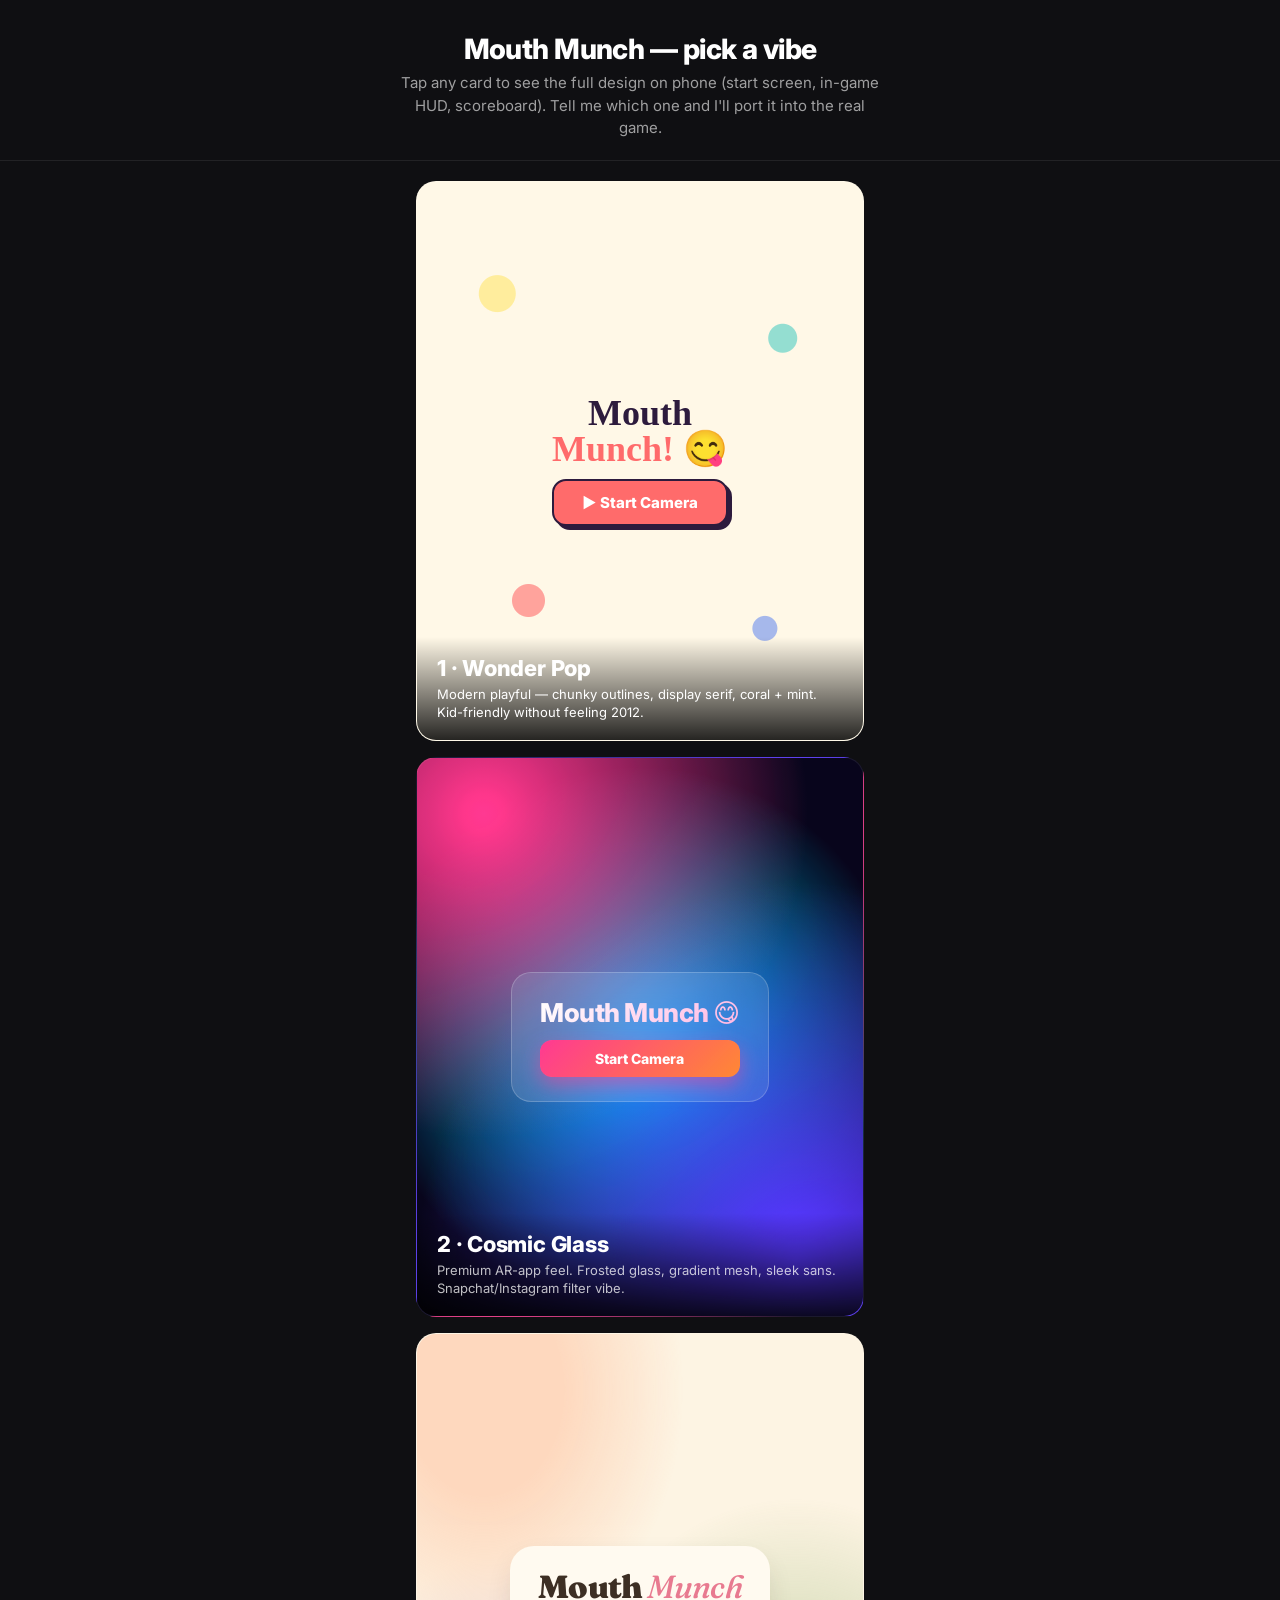
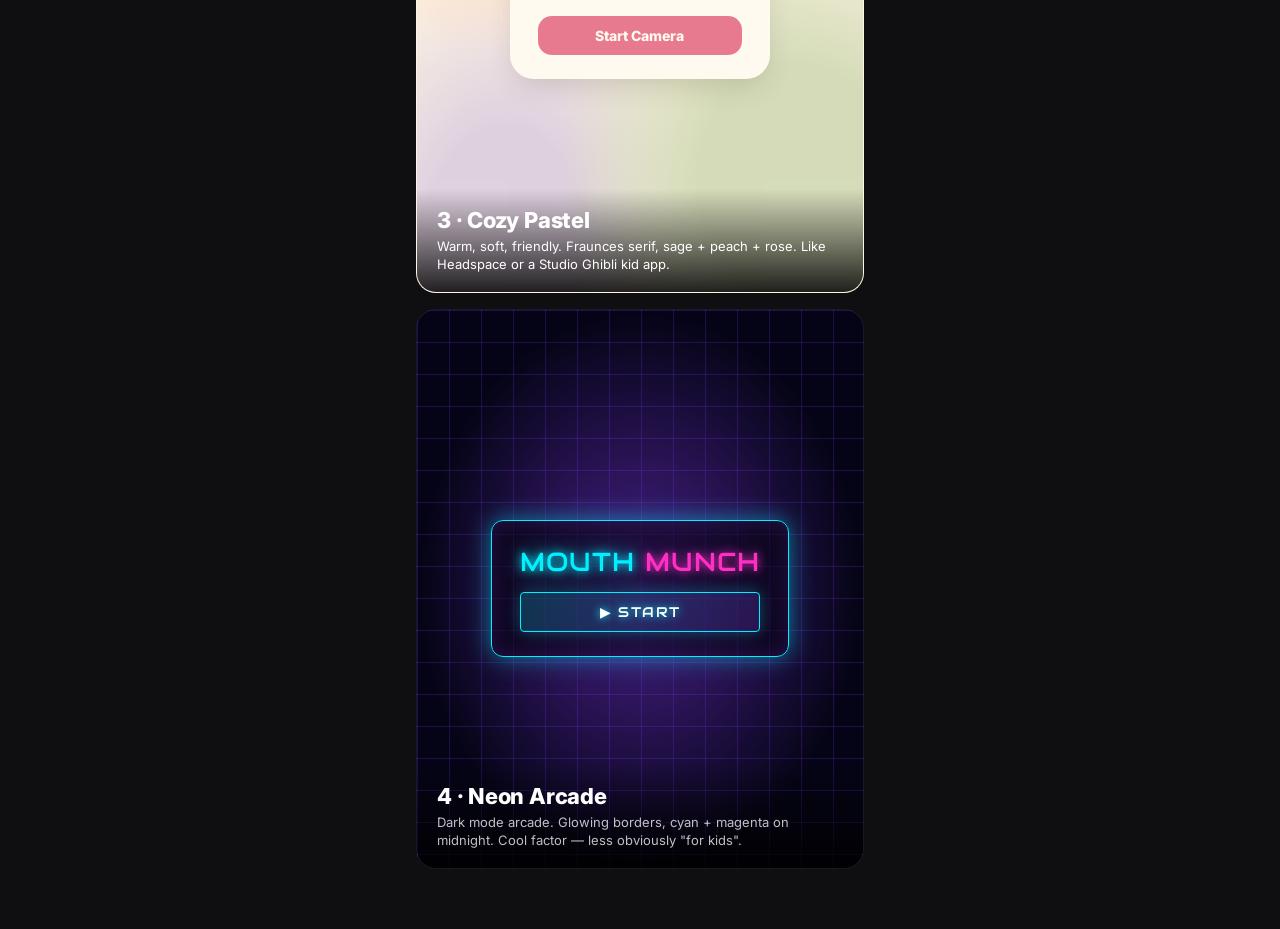
==== mockups/index.html @ 9d2485b4 "Add 4 design-direction mockups under /mockups Standalone HTML previews of start screen, in-game HUD," ====
<!DOCTYPE html>
<html lang="en">
<head>
<meta charset="UTF-8">
<meta name="viewport" content="width=device-width, initial-scale=1, viewport-fit=cover">
<title>Mouth Munch — design options</title>
<link rel="preconnect" href="https://fonts.googleapis.com">
<link rel="preconnect" href="https://fonts.gstatic.com" crossorigin>
<link href="https://fonts.googleapis.com/css2?family=Inter:wght@500;700;800&display=swap" rel="stylesheet">
<style>
  * { box-sizing: border-box; margin: 0; padding: 0; -webkit-tap-highlight-color: transparent; }
  html, body {
    background: #0f0f12; color: white;
    font-family: "Inter", system-ui, sans-serif;
    min-height: 100%;
  }
  header {
    padding: 32px 20px 20px; text-align: center;
    border-bottom: 1px solid rgba(255,255,255,0.08);
  }
  header h1 {
    font-size: 28px; font-weight: 800; letter-spacing: -0.02em;
    margin-bottom: 6px;
  }
  header p {
    font-size: 15px; color: rgba(255,255,255,0.6);
    line-height: 1.5; max-width: 480px; margin: 0 auto;
  }
  main {
    display: grid; gap: 16px;
    padding: 20px 16px 60px;
    max-width: 480px; margin: 0 auto;
  }
  a.card {
    display: block;
    border-radius: 20px;
    overflow: hidden;
    text-decoration: none; color: white;
    position: relative;
    aspect-ratio: 4 / 5;
    border: 1px solid rgba(255,255,255,0.08);
  }
  .label {
    position: absolute; left: 0; right: 0; bottom: 0;
    padding: 18px 20px;
    background: linear-gradient(0deg, rgba(0,0,0,0.85) 0%, transparent 100%);
    z-index: 2;
  }
  .label .name {
    font-size: 22px; font-weight: 800; letter-spacing: -0.01em;
    margin-bottom: 4px;
  }
  .label .desc {
    font-size: 13px; color: rgba(255,255,255,0.75);
    line-height: 1.4;
  }
  .preview {
    position: absolute; inset: 0;
    display: flex; align-items: center; justify-content: center;
    flex-direction: column;
    padding: 24px;
  }

  /* Wonder Pop */
  .pop { background: #fff8e7; }
  .pop::before { content: ""; position: absolute; inset: 0;
    background:
      radial-gradient(circle at 18% 20%, #ffe66d 0 18px, transparent 19px),
      radial-gradient(circle at 82% 28%, #4ecdc4 0 14px, transparent 15px),
      radial-gradient(circle at 25% 75%, #ff6b6b 0 16px, transparent 17px),
      radial-gradient(circle at 78% 80%, #6c8eef 0 12px, transparent 13px);
    opacity: 0.6;
  }
  .pop .t {
    font-family: serif; font-size: 36px; font-weight: 900;
    color: #2d1b3d; line-height: 1; text-align: center;
    position: relative;
  }
  .pop .t em { color: #ff6b6b; font-style: normal; }
  .pop .b {
    margin-top: 12px;
    background: #ff6b6b; color: white;
    padding: 12px 28px; border-radius: 14px;
    border: 2.5px solid #2d1b3d;
    box-shadow: 4px 4px 0 #2d1b3d;
    font-weight: 800; font-size: 15px;
    position: relative;
  }
  .pop .label .name, .pop .label .desc { color: white; }

  /* Cosmic Glass */
  .glass {
    background:
      radial-gradient(60vmin 60vmin at 15% 10%, #ff3e8f 0%, transparent 60%),
      radial-gradient(70vmin 70vmin at 85% 90%, #5b3cff 0%, transparent 60%),
      radial-gradient(60vmin 60vmin at 50% 50%, #00d9ff 0%, transparent 50%),
      #08051a;
    filter: saturate(1.1);
  }
  .glass .panel {
    background: rgba(255,255,255,0.1);
    backdrop-filter: blur(30px); -webkit-backdrop-filter: blur(30px);
    border: 1px solid rgba(255,255,255,0.2);
    border-radius: 20px;
    padding: 24px 28px;
    text-align: center;
  }
  .glass .t {
    font-size: 26px; font-weight: 800; letter-spacing: -0.02em;
    background: linear-gradient(135deg, #fff, #ffb8e0);
    -webkit-background-clip: text; background-clip: text;
    -webkit-text-fill-color: transparent;
    margin-bottom: 12px;
  }
  .glass .b {
    background: linear-gradient(135deg, #ff3e8f, #ff8a3d);
    color: white;
    padding: 10px 22px; border-radius: 12px;
    font-weight: 800; font-size: 14px;
    box-shadow: 0 8px 20px rgba(255,62,143,0.5);
  }

  /* Cozy Pastel */
  .cozy { background: #fdf4e3; }
  .cozy::before { content: ""; position: absolute; inset: 0;
    background:
      radial-gradient(ellipse at 15% 10%, #ffb088 0 80px, transparent 200px),
      radial-gradient(ellipse at 85% 80%, #9ab87a 0 100px, transparent 240px),
      radial-gradient(ellipse at 20% 90%, #b39ddb 0 80px, transparent 200px);
    opacity: 0.4;
  }
  .cozy .panel {
    background: #fffaf0;
    border-radius: 24px;
    padding: 24px 28px;
    text-align: center;
    box-shadow: 0 12px 30px -8px rgba(61,47,36,0.2);
    position: relative;
  }
  .cozy .t {
    font-family: "Fraunces", serif;
    font-size: 32px; font-weight: 900;
    color: #3d2f24; line-height: 1.05;
    letter-spacing: -0.02em;
  }
  .cozy .t em { font-style: italic; font-weight: 500; color: #e87a90; }
  .cozy .b {
    margin-top: 12px;
    background: #e87a90; color: #fffaf0;
    padding: 11px 26px; border-radius: 14px;
    font-weight: 800; font-size: 14px;
  }
  .cozy .label .name, .cozy .label .desc { color: white; }

  /* Neon Arcade */
  .neon {
    background:
      linear-gradient(rgba(139,61,255,0.2) 1px, transparent 1px) 0 0 / 32px 32px,
      linear-gradient(90deg, rgba(139,61,255,0.2) 1px, transparent 1px) 0 0 / 32px 32px,
      radial-gradient(ellipse at 50% 50%, rgba(139,61,255,0.5), transparent 70%),
      #050416;
  }
  .neon .panel {
    background: rgba(0,0,0,0.5);
    border: 1px solid #00f0ff;
    box-shadow: 0 0 24px rgba(0,240,255,0.5), inset 0 0 20px rgba(139,61,255,0.2);
    border-radius: 12px;
    padding: 24px 28px;
    text-align: center;
  }
  .neon .t {
    font-family: "Audiowide", "Space Grotesk", sans-serif;
    font-size: 26px;
    color: #00f0ff;
    text-shadow: 0 0 10px #00f0ff, 0 0 24px rgba(0,240,255,0.6);
    letter-spacing: 0.04em;
  }
  .neon .t em { color: #ff2ec5; font-style: normal; text-shadow: 0 0 10px #ff2ec5; }
  .neon .b {
    margin-top: 14px;
    background: linear-gradient(135deg, rgba(0,240,255,0.2), rgba(139,61,255,0.2));
    color: white;
    border: 1px solid #00f0ff;
    padding: 10px 22px; border-radius: 4px;
    font-family: "Audiowide", sans-serif;
    font-size: 14px; letter-spacing: 0.1em;
    text-shadow: 0 0 8px #00f0ff;
    box-shadow: 0 0 16px rgba(0,240,255,0.3);
  }
</style>
<link href="https://fonts.googleapis.com/css2?family=Audiowide&family=Fraunces:opsz,wght@9..144,500;9..144,900&display=swap" rel="stylesheet">
</head>
<body>
<header>
  <h1>Mouth Munch — pick a vibe</h1>
  <p>Tap any card to see the full design on phone (start screen, in-game HUD, scoreboard). Tell me which one and I'll port it into the real game.</p>
</header>

<main>
  <a class="card pop" href="./wonder-pop.html">
    <div class="preview">
      <div class="t">Mouth<br><em>Munch!</em> 😋</div>
      <div class="b">▶ Start Camera</div>
    </div>
    <div class="label">
      <div class="name">1 · Wonder Pop</div>
      <div class="desc">Modern playful — chunky outlines, display serif, coral + mint. Kid-friendly without feeling 2012.</div>
    </div>
  </a>

  <a class="card glass" href="./cosmic-glass.html">
    <div class="preview">
      <div class="panel">
        <div class="t">Mouth Munch 😋</div>
        <div class="b">Start Camera</div>
      </div>
    </div>
    <div class="label">
      <div class="name">2 · Cosmic Glass</div>
      <div class="desc">Premium AR-app feel. Frosted glass, gradient mesh, sleek sans. Snapchat/Instagram filter vibe.</div>
    </div>
  </a>

  <a class="card cozy" href="./cozy-pastel.html">
    <div class="preview">
      <div class="panel">
        <div class="t">Mouth <em>Munch</em></div>
        <div class="b">Start Camera</div>
      </div>
    </div>
    <div class="label">
      <div class="name">3 · Cozy Pastel</div>
      <div class="desc">Warm, soft, friendly. Fraunces serif, sage + peach + rose. Like Headspace or a Studio Ghibli kid app.</div>
    </div>
  </a>

  <a class="card neon" href="./neon-arcade.html">
    <div class="preview">
      <div class="panel">
        <div class="t">MOUTH <em>MUNCH</em></div>
        <div class="b">▶ START</div>
      </div>
    </div>
    <div class="label">
      <div class="name">4 · Neon Arcade</div>
      <div class="desc">Dark mode arcade. Glowing borders, cyan + magenta on midnight. Cool factor — less obviously "for kids".</div>
    </div>
  </a>
</main>
</body>
</html>
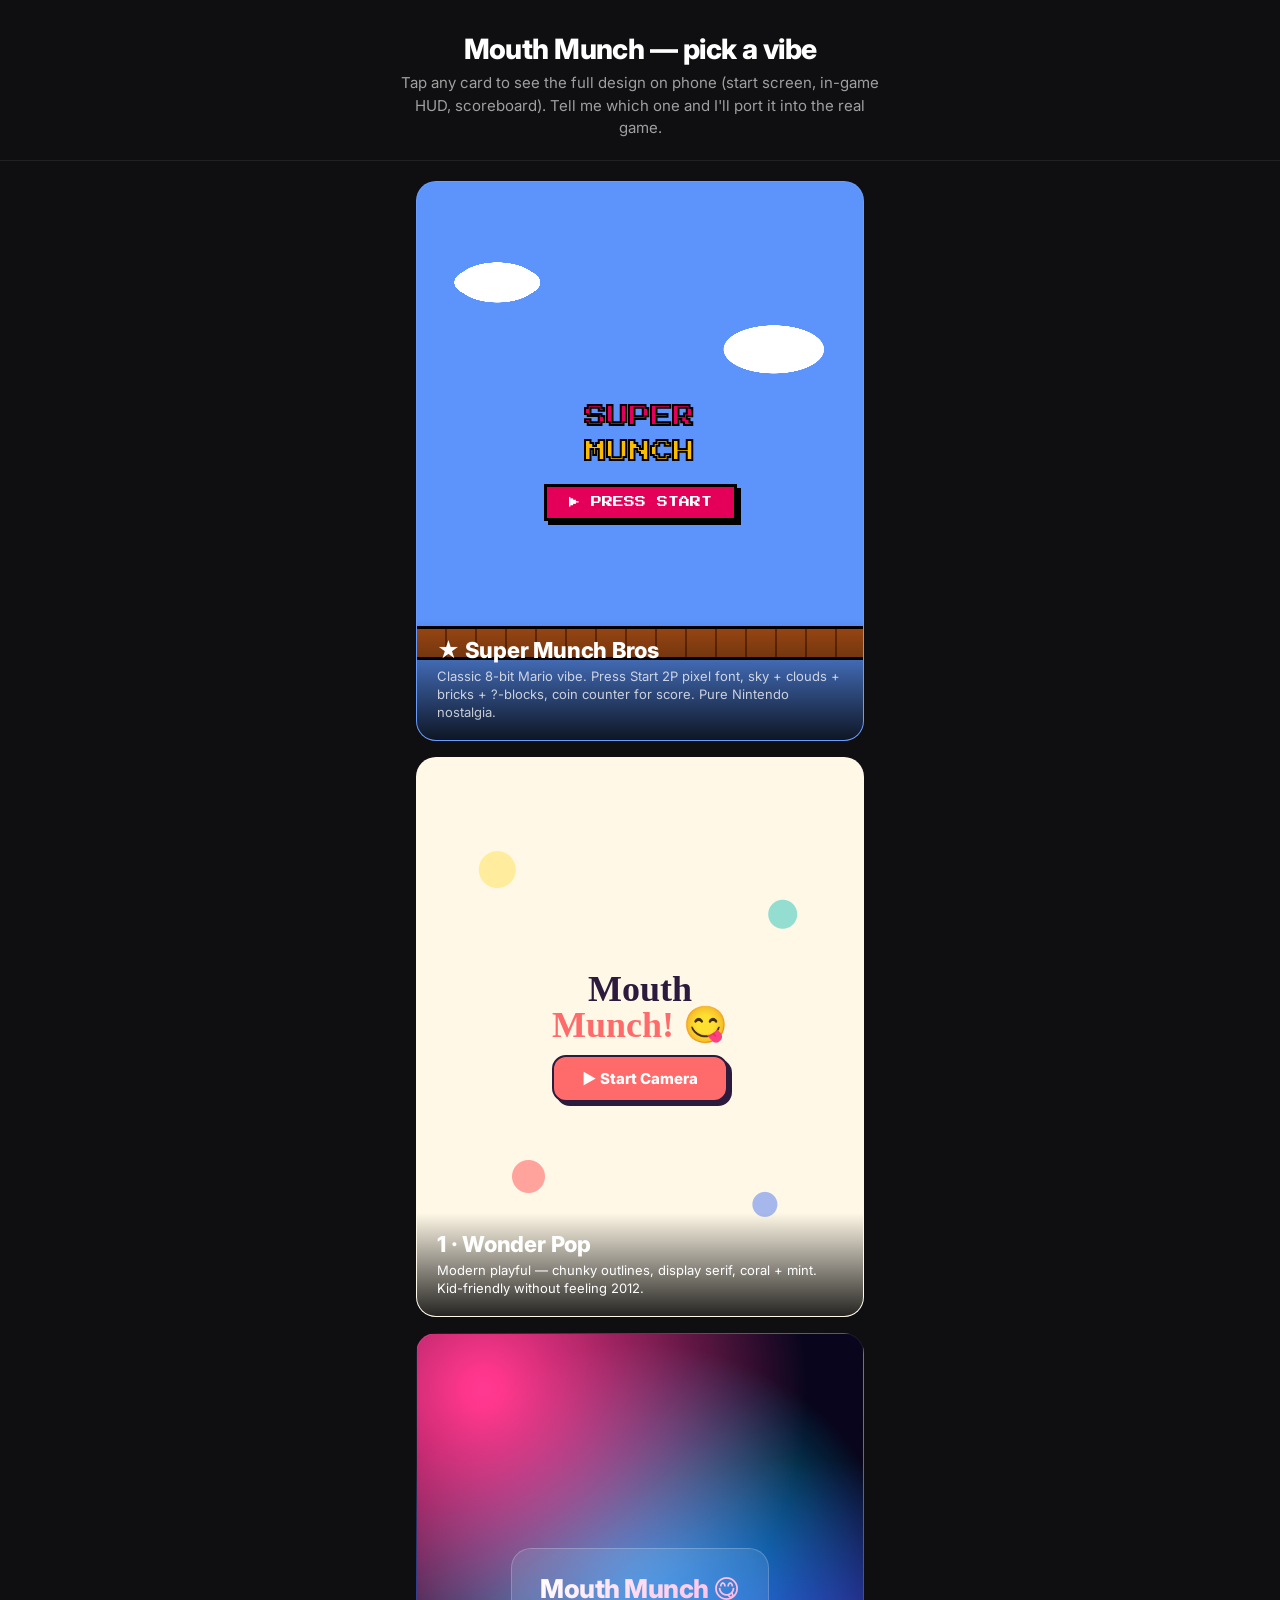
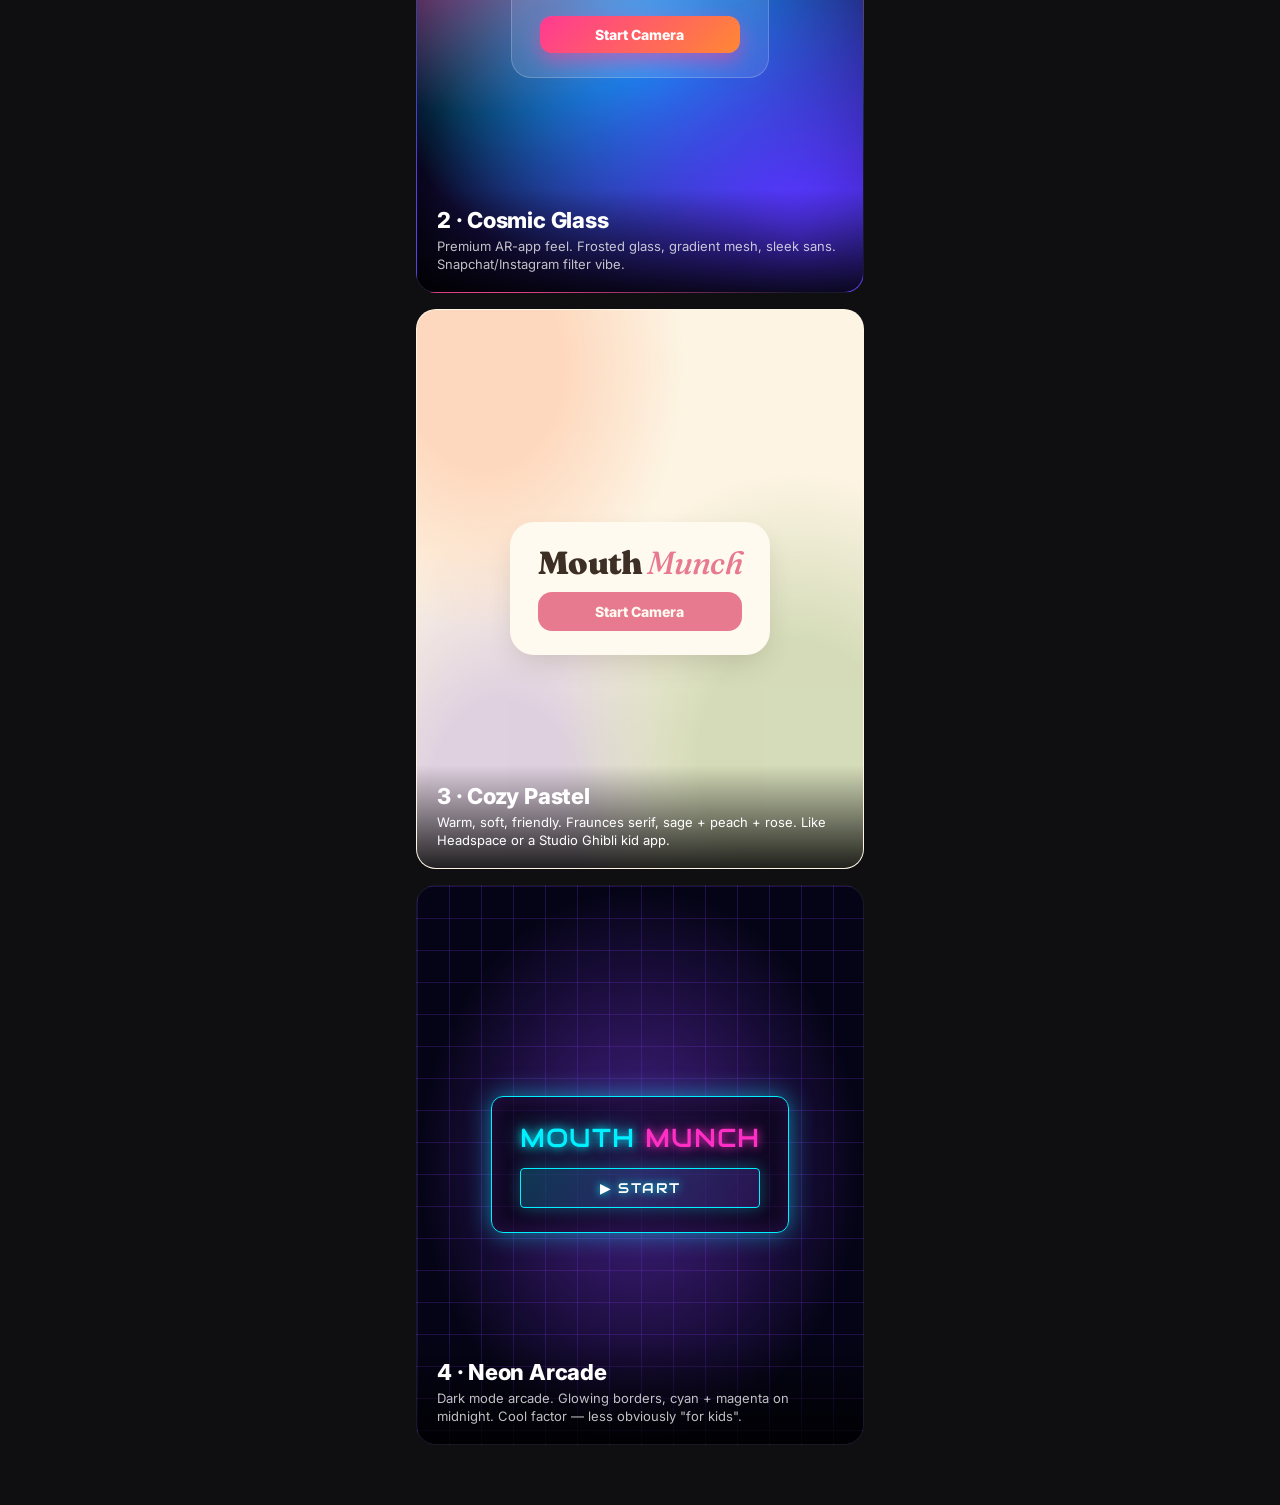
==== commit d47e64ad: "Add Super Munch Bros (Mario-style) mockup Pixel-art NES vibe: Press Start 2P font, sky blue + clouds" ====
--- a/mockups/index.html
+++ b/mockups/index.html
@@ -187,8 +187,44 @@
     text-shadow: 0 0 8px #00f0ff;
     box-shadow: 0 0 16px rgba(0,240,255,0.3);
   }
+  /* Mario */
+  .mario {
+    background:
+      radial-gradient(ellipse 40px 20px at 18% 18%, #fff 0 100%, transparent 101%),
+      radial-gradient(ellipse 25px 14px at 14% 18%, #fff 0 100%, transparent 101%),
+      radial-gradient(ellipse 25px 14px at 22% 18%, #fff 0 100%, transparent 101%),
+      radial-gradient(ellipse 50px 24px at 80% 30%, #fff 0 100%, transparent 101%),
+      #5C94FC;
+  }
+  .mario::after {
+    content: ""; position: absolute; left: 0; right: 0; bottom: 80px;
+    height: 28px;
+    background:
+      repeating-linear-gradient(90deg, #A04A14 0 28px, #6C2900 28px 30px);
+    border-top: 3px solid #000; border-bottom: 3px solid #000;
+  }
+  .mario .t {
+    font-family: "Press Start 2P", monospace;
+    font-size: 22px; line-height: 1.6;
+    color: #fff;
+    -webkit-text-stroke: 2px #000;
+    text-align: center;
+    position: relative;
+  }
+  .mario .t .r1 { color: #E40058; display: block; }
+  .mario .t .r2 { color: #FCBC00; display: block; }
+  .mario .b {
+    margin-top: 14px;
+    background: #E40058; color: #fff;
+    border: 3px solid #000;
+    box-shadow: 4px 4px 0 #000;
+    padding: 10px 22px;
+    font-family: "Press Start 2P", monospace;
+    font-size: 11px;
+    position: relative;
+  }
 </style>
-<link href="https://fonts.googleapis.com/css2?family=Audiowide&family=Fraunces:opsz,wght@9..144,500;9..144,900&display=swap" rel="stylesheet">
+<link href="https://fonts.googleapis.com/css2?family=Audiowide&family=Fraunces:opsz,wght@9..144,500;9..144,900&family=Press+Start+2P&display=swap" rel="stylesheet">
 </head>
 <body>
 <header>
@@ -197,6 +233,17 @@
 </header>
 
 <main>
+  <a class="card mario" href="./mario.html">
+    <div class="preview">
+      <div class="t"><span class="r1">SUPER</span><span class="r2">MUNCH</span></div>
+      <div class="b">▶ PRESS START</div>
+    </div>
+    <div class="label">
+      <div class="name">★ Super Munch Bros</div>
+      <div class="desc">Classic 8-bit Mario vibe. Press Start 2P pixel font, sky + clouds + bricks + ?-blocks, coin counter for score. Pure Nintendo nostalgia.</div>
+    </div>
+  </a>
+
   <a class="card pop" href="./wonder-pop.html">
     <div class="preview">
       <div class="t">Mouth<br><em>Munch!</em> 😋</div>
